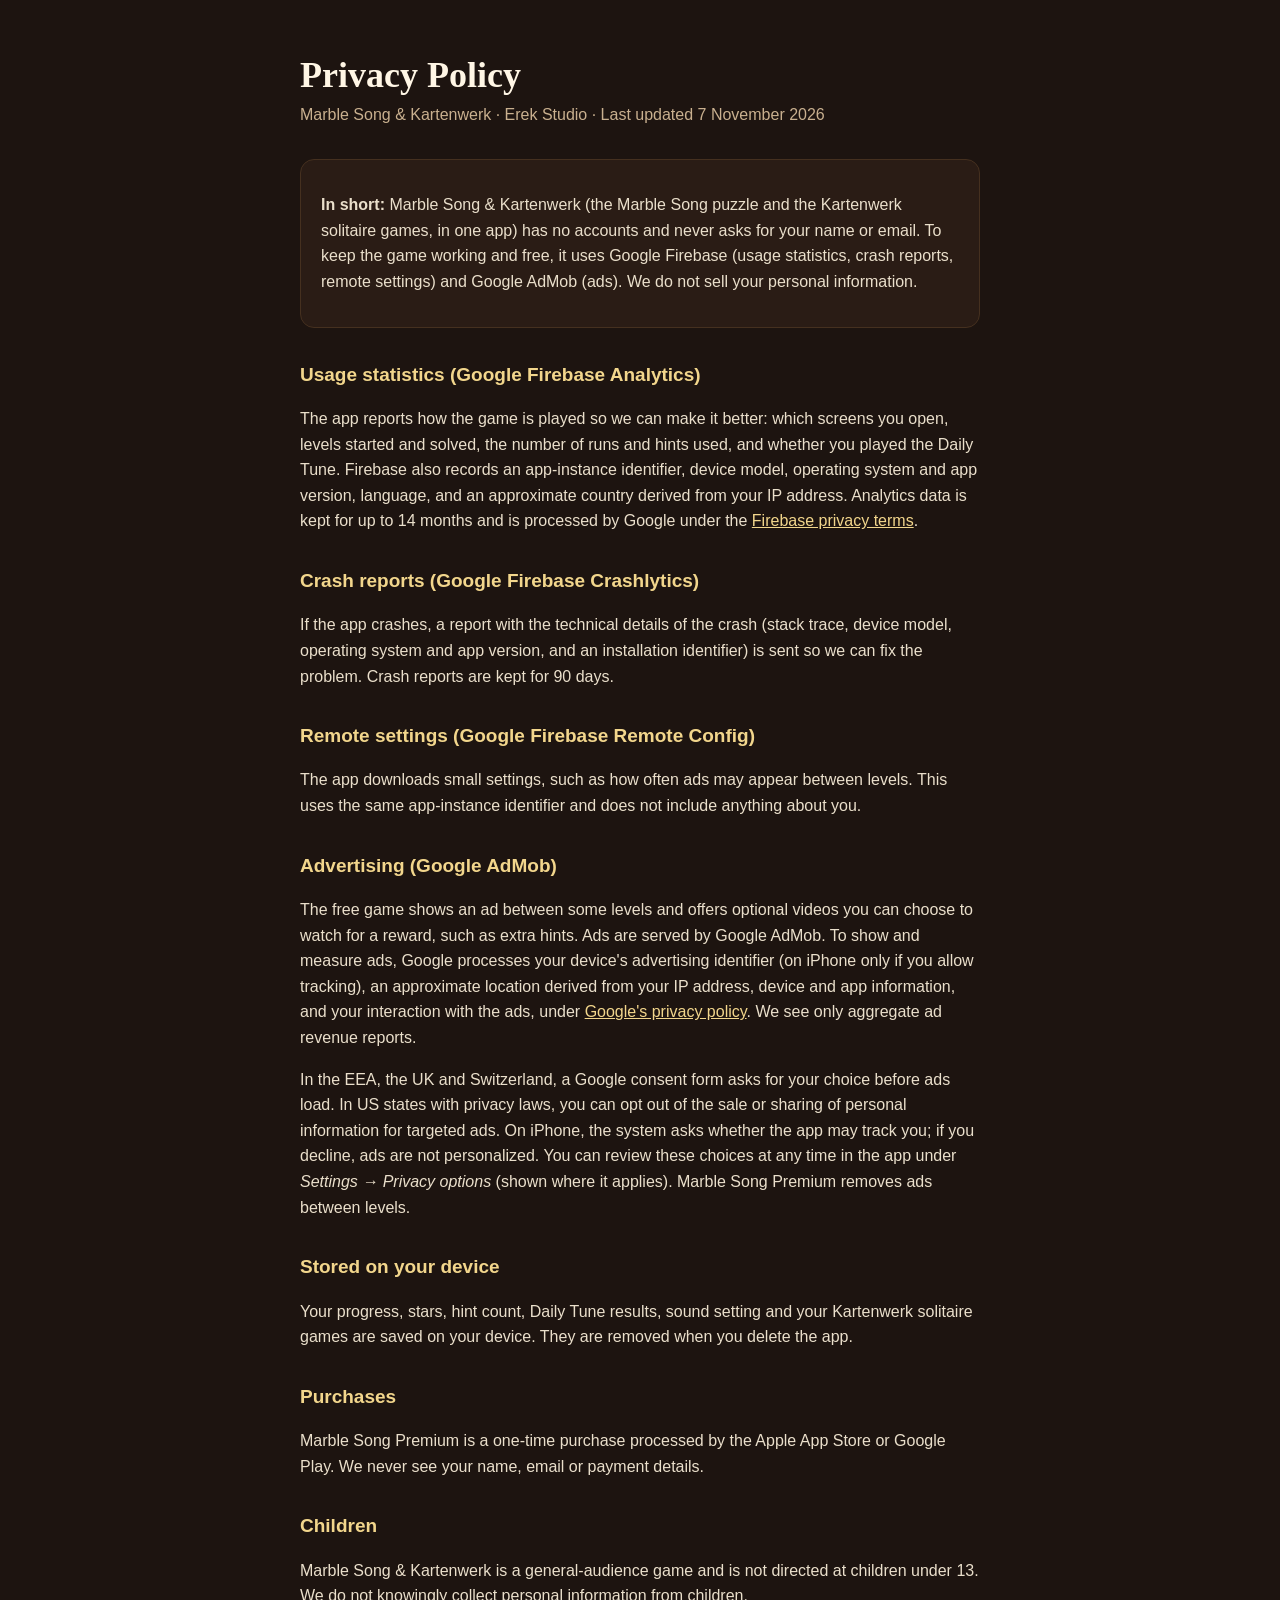
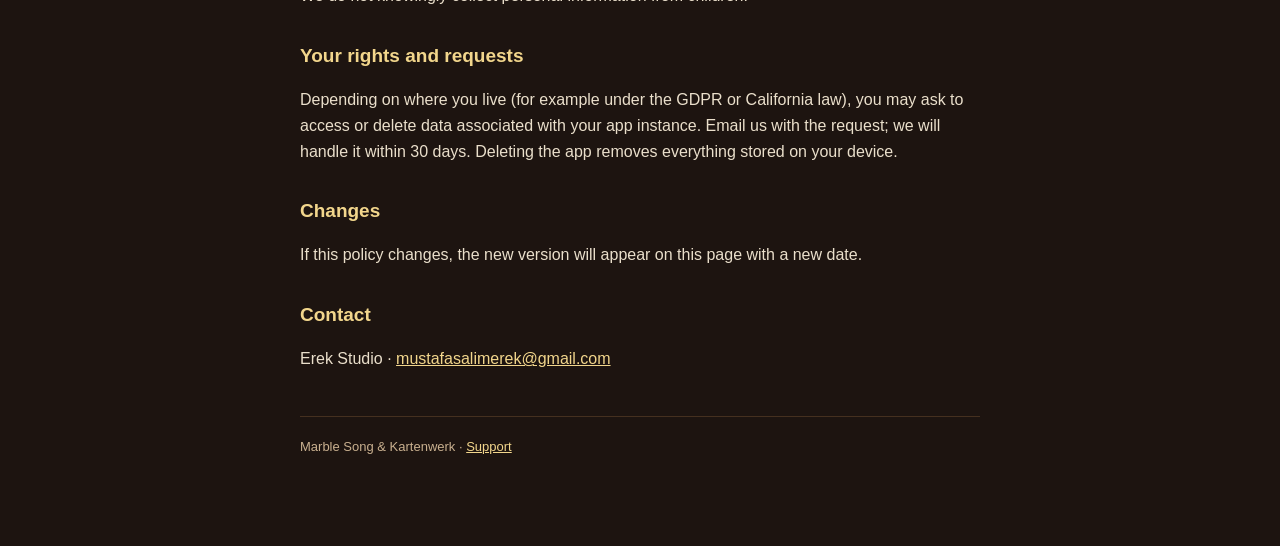
==== privacy.html @ ad87e08b "Name the app Marble Song & Kartenwerk; point solitaire help at the Kartenwerk tile Co-Authored-By: C" ====
<!doctype html>
<html lang="en">
<head>
<meta charset="utf-8">
<meta name="viewport" content="width=device-width, initial-scale=1">
<title>Marble Song &amp; Kartenwerk — Privacy Policy</title>
<link rel="stylesheet" href="style.css">
</head>
<body>
<main>
  <h1>Privacy Policy</h1>
  <p class="sub">Marble Song &amp; Kartenwerk · Erek Studio · Last updated 7 November 2026</p>

  <div class="card"><p><strong>In short:</strong> Marble Song &amp; Kartenwerk (the Marble Song puzzle and the Kartenwerk solitaire games, in one app) has no accounts and never asks for your name or email. To keep the game working and free, it uses Google Firebase (usage statistics, crash reports, remote settings) and Google AdMob (ads). We do not sell your personal information.</p></div>

  <h2>Usage statistics (Google Firebase Analytics)</h2>
  <p>The app reports how the game is played so we can make it better: which screens you open, levels started and solved, the number of runs and hints used, and whether you played the Daily Tune. Firebase also records an app-instance identifier, device model, operating system and app version, language, and an approximate country derived from your IP address. Analytics data is kept for up to 14 months and is processed by Google under the <a href="https://firebase.google.com/support/privacy">Firebase privacy terms</a>.</p>

  <h2>Crash reports (Google Firebase Crashlytics)</h2>
  <p>If the app crashes, a report with the technical details of the crash (stack trace, device model, operating system and app version, and an installation identifier) is sent so we can fix the problem. Crash reports are kept for 90 days.</p>

  <h2>Remote settings (Google Firebase Remote Config)</h2>
  <p>The app downloads small settings, such as how often ads may appear between levels. This uses the same app-instance identifier and does not include anything about you.</p>

  <h2>Advertising (Google AdMob)</h2>
  <p>The free game shows an ad between some levels and offers optional videos you can choose to watch for a reward, such as extra hints. Ads are served by Google AdMob. To show and measure ads, Google processes your device's advertising identifier (on iPhone only if you allow tracking), an approximate location derived from your IP address, device and app information, and your interaction with the ads, under <a href="https://policies.google.com/technologies/partner-sites">Google's privacy policy</a>. We see only aggregate ad revenue reports.</p>
  <p>In the EEA, the UK and Switzerland, a Google consent form asks for your choice before ads load. In US states with privacy laws, you can opt out of the sale or sharing of personal information for targeted ads. On iPhone, the system asks whether the app may track you; if you decline, ads are not personalized. You can review these choices at any time in the app under <em>Settings → Privacy options</em> (shown where it applies). Marble Song Premium removes ads between levels.</p>

  <h2>Stored on your device</h2>
  <p>Your progress, stars, hint count, Daily Tune results, sound setting and your Kartenwerk solitaire games are saved on your device. They are removed when you delete the app.</p>

  <h2>Purchases</h2>
  <p>Marble Song Premium is a one-time purchase processed by the Apple App Store or Google Play. We never see your name, email or payment details.</p>

  <h2>Children</h2>
  <p>Marble Song &amp; Kartenwerk is a general-audience game and is not directed at children under 13. We do not knowingly collect personal information from children.</p>

  <h2>Your rights and requests</h2>
  <p>Depending on where you live (for example under the GDPR or California law), you may ask to access or delete data associated with your app instance. Email us with the request; we will handle it within 30 days. Deleting the app removes everything stored on your device.</p>

  <h2>Changes</h2>
  <p>If this policy changes, the new version will appear on this page with a new date.</p>

  <h2>Contact</h2>
  <p>Erek Studio · <a href="mailto:mustafasalimerek@gmail.com">mustafasalimerek@gmail.com</a></p>

  <footer>Marble Song &amp; Kartenwerk · <a href="./">Support</a></footer>
</main>
</body>
</html>
---- style.css ----
:root{--bg:#1d1410;--panel:#2a1c15;--line:#45301f;--cream:#fff6e5;--muted:#c9b08f;--brass:#f2d68c;--felt:#3fa57a}
*{box-sizing:border-box}
body{margin:0;background:var(--bg);color:var(--cream);font-family:-apple-system,"Segoe UI",Roboto,Helvetica,Arial,sans-serif;line-height:1.6}
main{max-width:720px;margin:0 auto;padding:56px 20px 88px}
h1{font-family:Georgia,"Times New Roman",serif;font-size:36px;line-height:1.1;margin:0 0 6px}
.sub{color:var(--muted);margin:0 0 32px}
h2{font-size:19px;margin:32px 0 8px;color:var(--brass)}
p,li{color:#eadfcb}
a{color:var(--brass)}
.card{background:var(--panel);border:1px solid var(--line);border-radius:14px;padding:16px 20px;margin:20px 0}
footer{color:var(--muted);font-size:13px;margin-top:44px;border-top:1px solid var(--line);padding-top:20px}
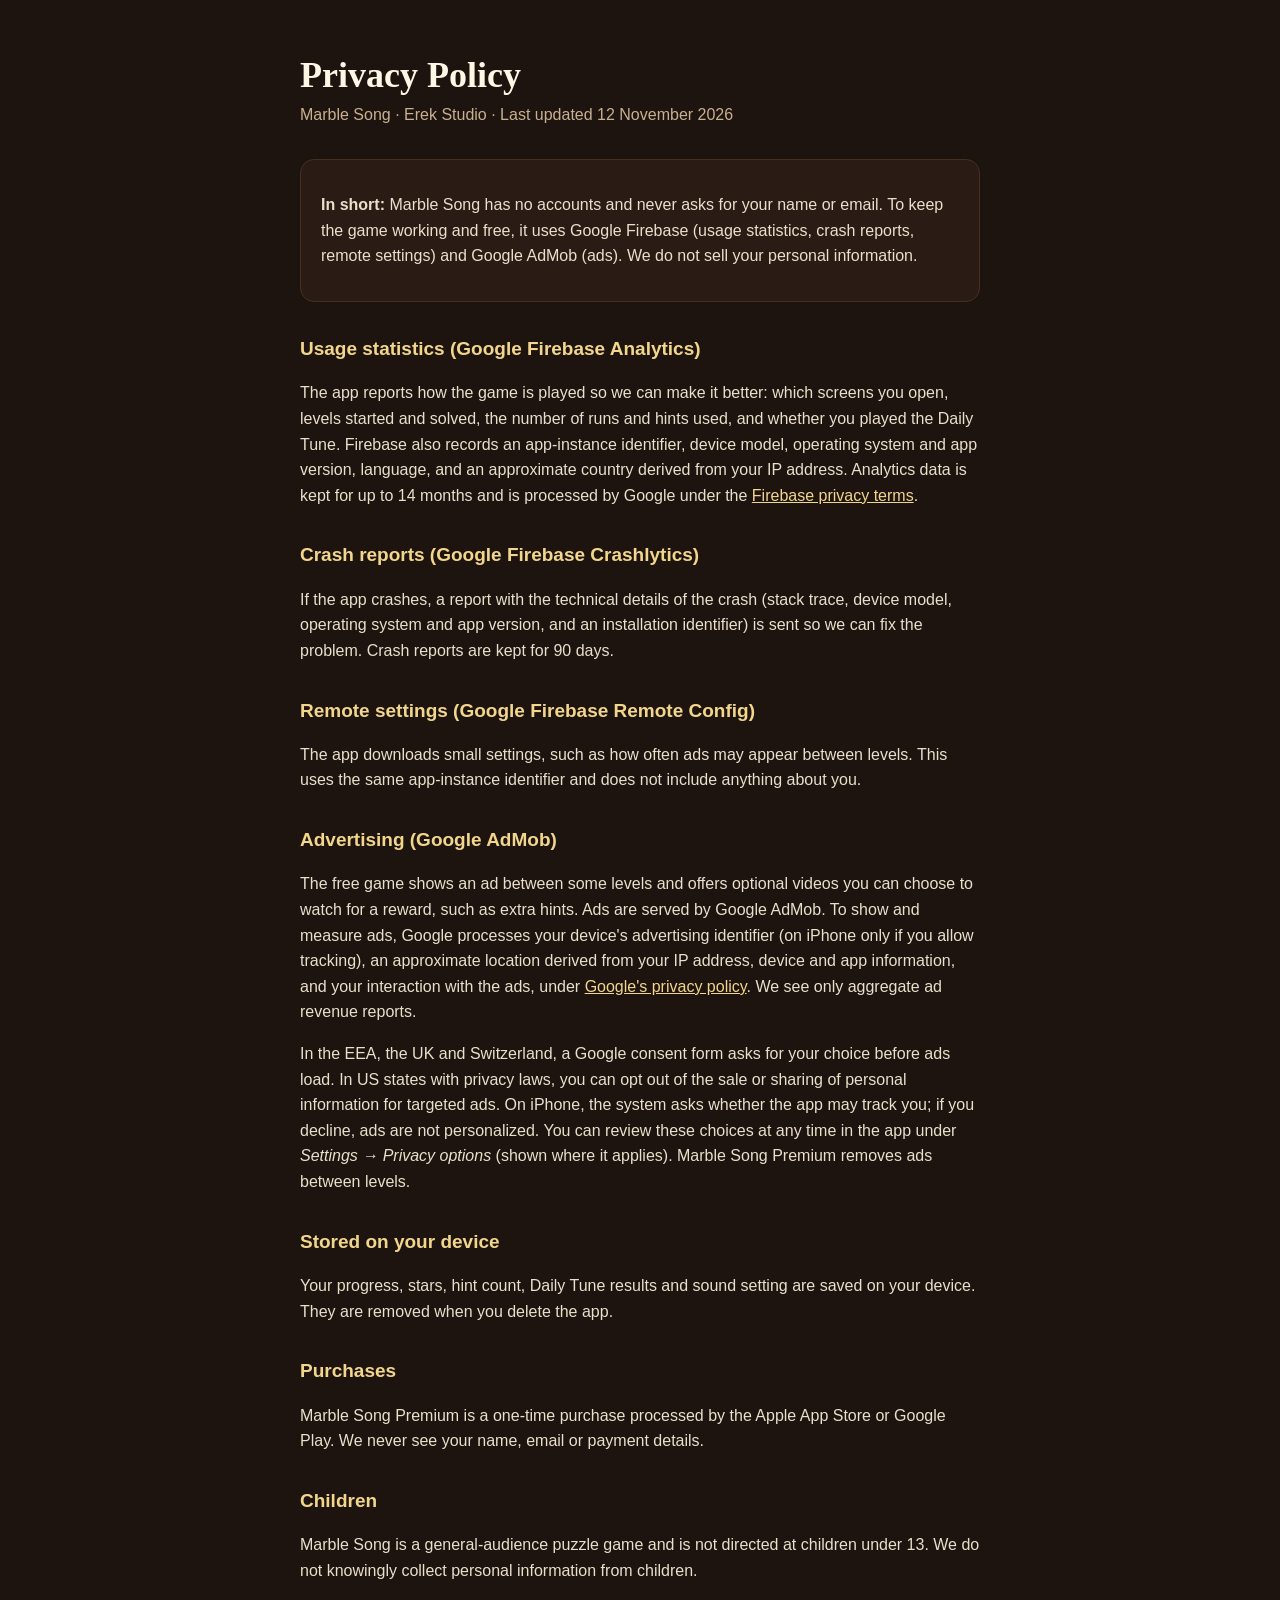
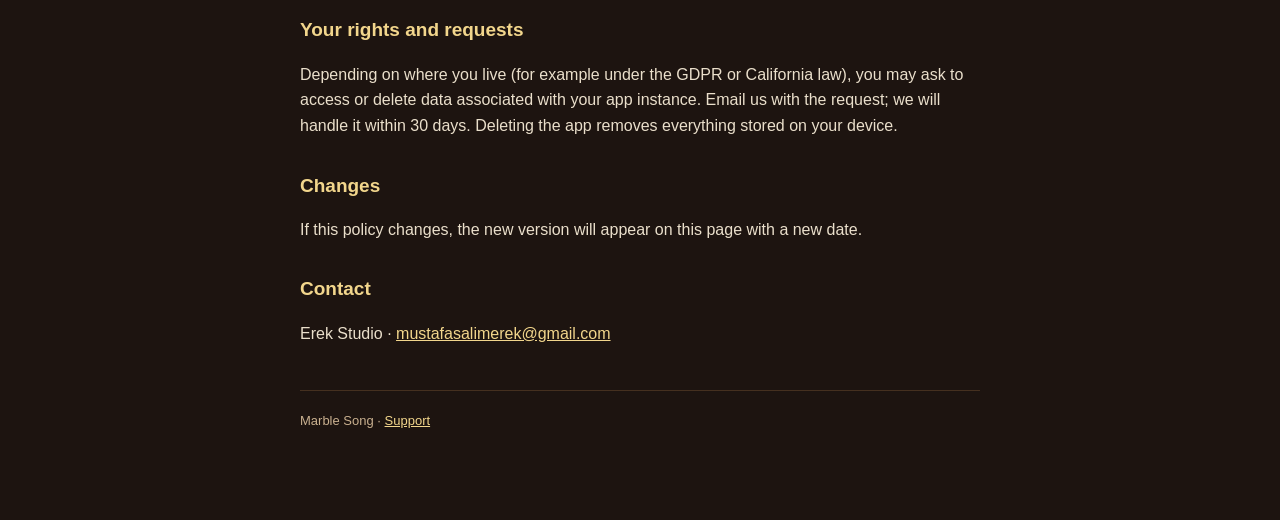
==== commit 4f500a81: "Marble Song only: drop Kartenwerk from support and privacy pages Co-Authored-By: Claude Opus 5.5 <no" ====
--- a/privacy.html
+++ b/privacy.html
@@ -3,15 +3,15 @@
 <head>
 <meta charset="utf-8">
 <meta name="viewport" content="width=device-width, initial-scale=1">
-<title>Marble Song &amp; Kartenwerk — Privacy Policy</title>
+<title>Marble Song — Privacy Policy</title>
 <link rel="stylesheet" href="style.css">
 </head>
 <body>
 <main>
   <h1>Privacy Policy</h1>
-  <p class="sub">Marble Song &amp; Kartenwerk · Erek Studio · Last updated 7 November 2026</p>
+  <p class="sub">Marble Song · Erek Studio · Last updated 12 November 2026</p>
 
-  <div class="card"><p><strong>In short:</strong> Marble Song &amp; Kartenwerk (the Marble Song puzzle and the Kartenwerk solitaire games, in one app) has no accounts and never asks for your name or email. To keep the game working and free, it uses Google Firebase (usage statistics, crash reports, remote settings) and Google AdMob (ads). We do not sell your personal information.</p></div>
+  <div class="card"><p><strong>In short:</strong> Marble Song has no accounts and never asks for your name or email. To keep the game working and free, it uses Google Firebase (usage statistics, crash reports, remote settings) and Google AdMob (ads). We do not sell your personal information.</p></div>
 
   <h2>Usage statistics (Google Firebase Analytics)</h2>
   <p>The app reports how the game is played so we can make it better: which screens you open, levels started and solved, the number of runs and hints used, and whether you played the Daily Tune. Firebase also records an app-instance identifier, device model, operating system and app version, language, and an approximate country derived from your IP address. Analytics data is kept for up to 14 months and is processed by Google under the <a href="https://firebase.google.com/support/privacy">Firebase privacy terms</a>.</p>
@@ -27,13 +27,13 @@
   <p>In the EEA, the UK and Switzerland, a Google consent form asks for your choice before ads load. In US states with privacy laws, you can opt out of the sale or sharing of personal information for targeted ads. On iPhone, the system asks whether the app may track you; if you decline, ads are not personalized. You can review these choices at any time in the app under <em>Settings → Privacy options</em> (shown where it applies). Marble Song Premium removes ads between levels.</p>
 
   <h2>Stored on your device</h2>
-  <p>Your progress, stars, hint count, Daily Tune results, sound setting and your Kartenwerk solitaire games are saved on your device. They are removed when you delete the app.</p>
+  <p>Your progress, stars, hint count, Daily Tune results and sound setting are saved on your device. They are removed when you delete the app.</p>
 
   <h2>Purchases</h2>
   <p>Marble Song Premium is a one-time purchase processed by the Apple App Store or Google Play. We never see your name, email or payment details.</p>
 
   <h2>Children</h2>
-  <p>Marble Song &amp; Kartenwerk is a general-audience game and is not directed at children under 13. We do not knowingly collect personal information from children.</p>
+  <p>Marble Song is a general-audience puzzle game and is not directed at children under 13. We do not knowingly collect personal information from children.</p>
 
   <h2>Your rights and requests</h2>
   <p>Depending on where you live (for example under the GDPR or California law), you may ask to access or delete data associated with your app instance. Email us with the request; we will handle it within 30 days. Deleting the app removes everything stored on your device.</p>
@@ -44,7 +44,7 @@
   <h2>Contact</h2>
   <p>Erek Studio · <a href="mailto:mustafasalimerek@gmail.com">mustafasalimerek@gmail.com</a></p>
 
-  <footer>Marble Song &amp; Kartenwerk · <a href="./">Support</a></footer>
+  <footer>Marble Song · <a href="./">Support</a></footer>
 </main>
 </body>
 </html>
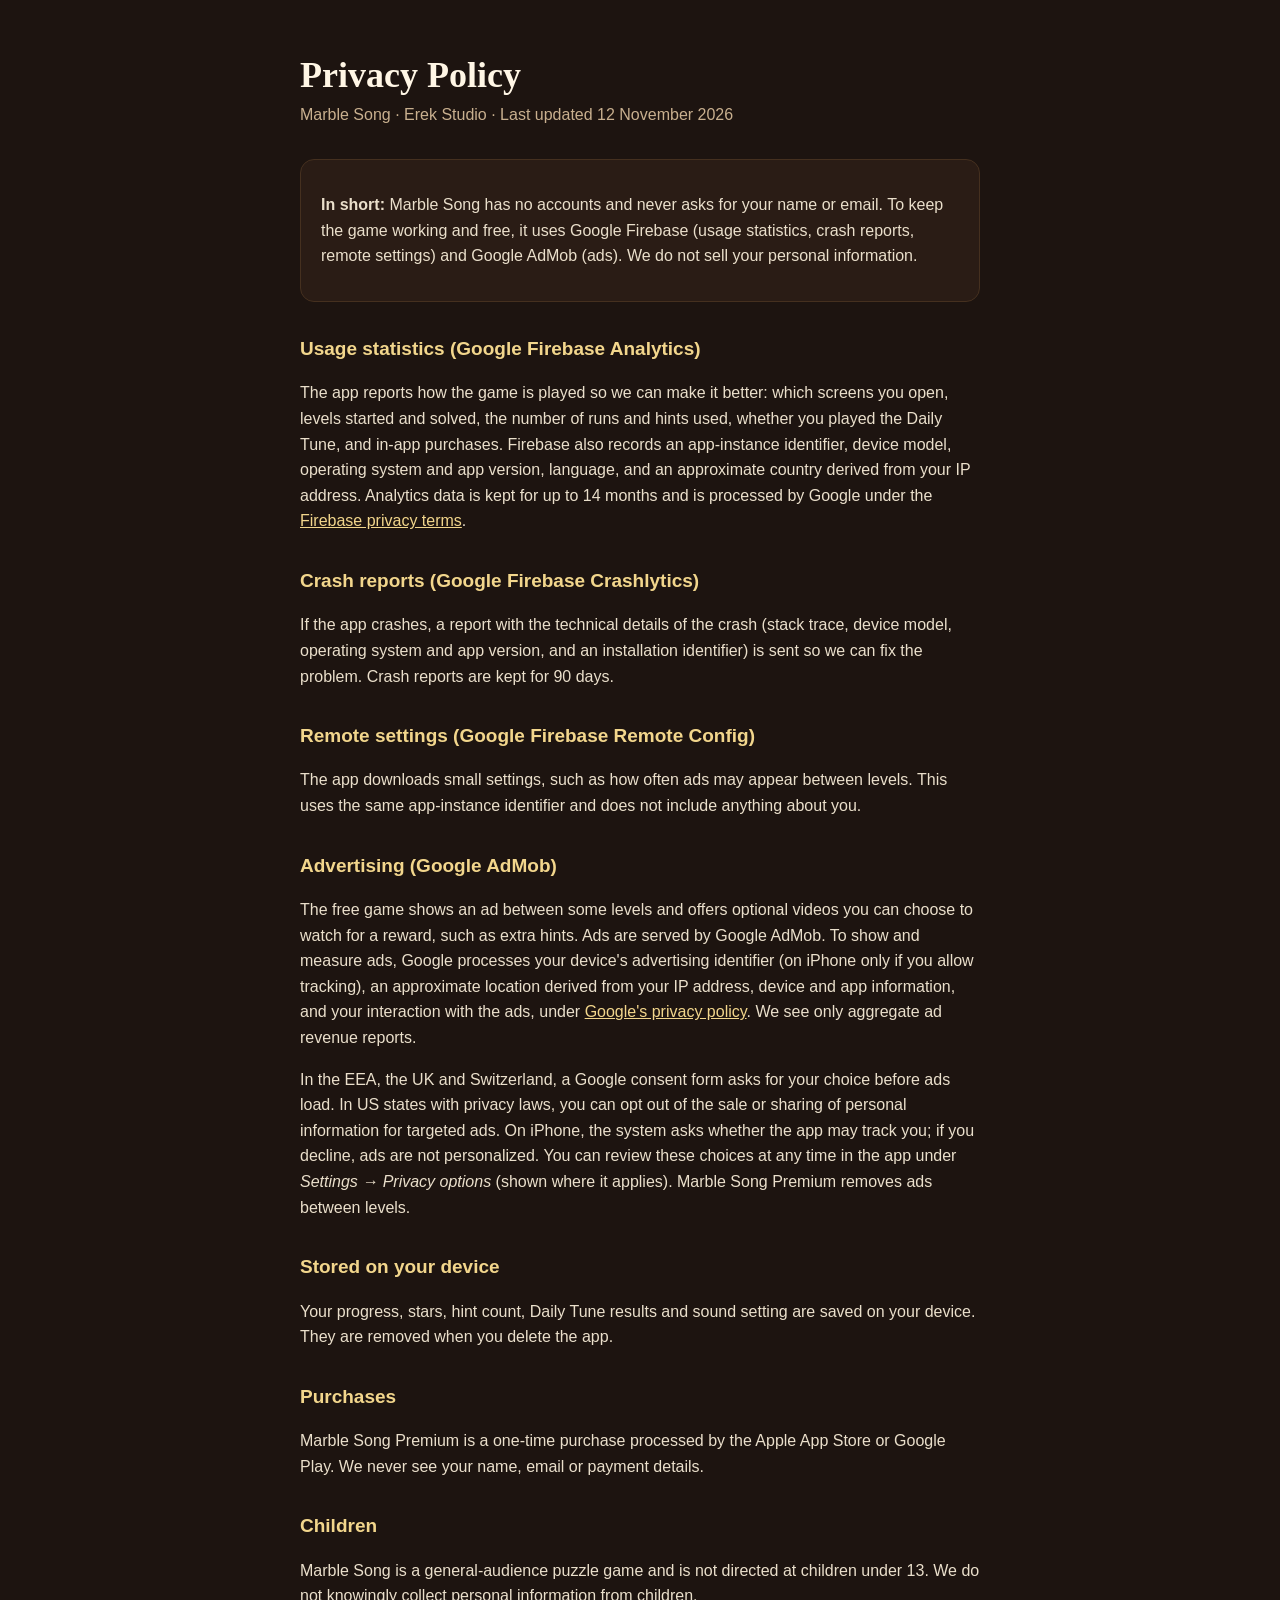
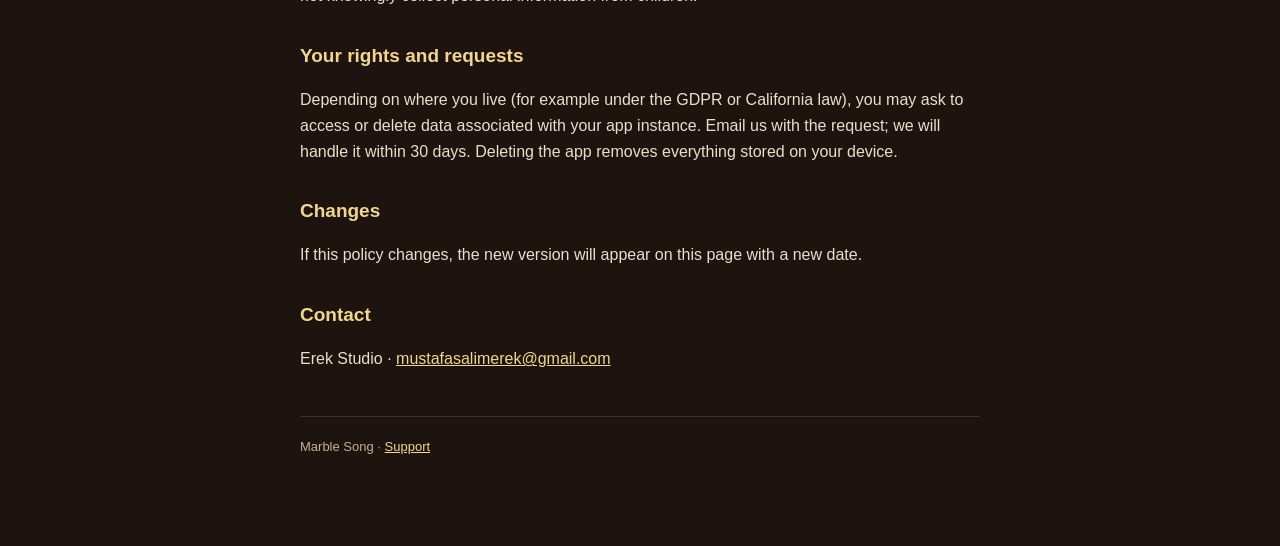
==== commit 9cc53837: "Privacy: analytics also records in-app purchases (matches Play Data safety) Co-Authored-By: Claude O" ====
--- a/privacy.html
+++ b/privacy.html
@@ -14,7 +14,7 @@
   <div class="card"><p><strong>In short:</strong> Marble Song has no accounts and never asks for your name or email. To keep the game working and free, it uses Google Firebase (usage statistics, crash reports, remote settings) and Google AdMob (ads). We do not sell your personal information.</p></div>
 
   <h2>Usage statistics (Google Firebase Analytics)</h2>
-  <p>The app reports how the game is played so we can make it better: which screens you open, levels started and solved, the number of runs and hints used, and whether you played the Daily Tune. Firebase also records an app-instance identifier, device model, operating system and app version, language, and an approximate country derived from your IP address. Analytics data is kept for up to 14 months and is processed by Google under the <a href="https://firebase.google.com/support/privacy">Firebase privacy terms</a>.</p>
+  <p>The app reports how the game is played so we can make it better: which screens you open, levels started and solved, the number of runs and hints used, whether you played the Daily Tune, and in-app purchases. Firebase also records an app-instance identifier, device model, operating system and app version, language, and an approximate country derived from your IP address. Analytics data is kept for up to 14 months and is processed by Google under the <a href="https://firebase.google.com/support/privacy">Firebase privacy terms</a>.</p>
 
   <h2>Crash reports (Google Firebase Crashlytics)</h2>
   <p>If the app crashes, a report with the technical details of the crash (stack trace, device model, operating system and app version, and an installation identifier) is sent so we can fix the problem. Crash reports are kept for 90 days.</p>
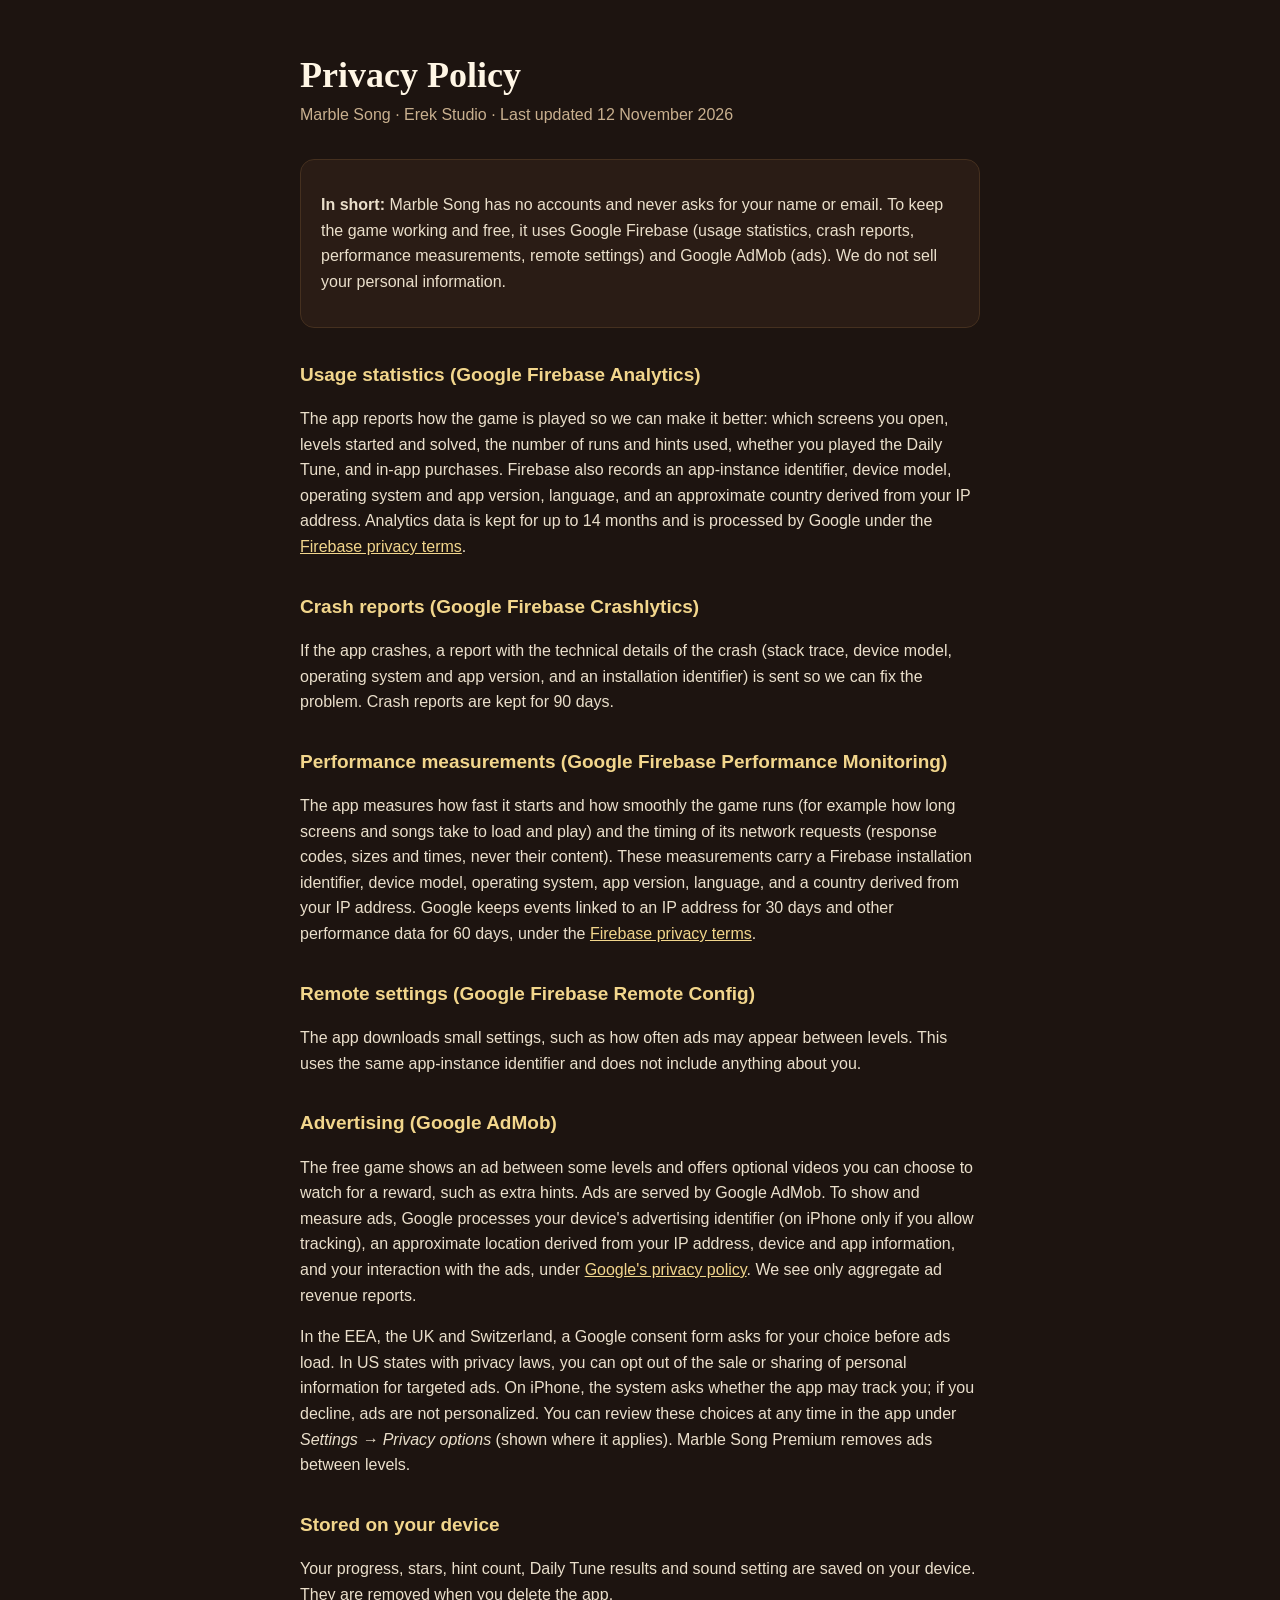
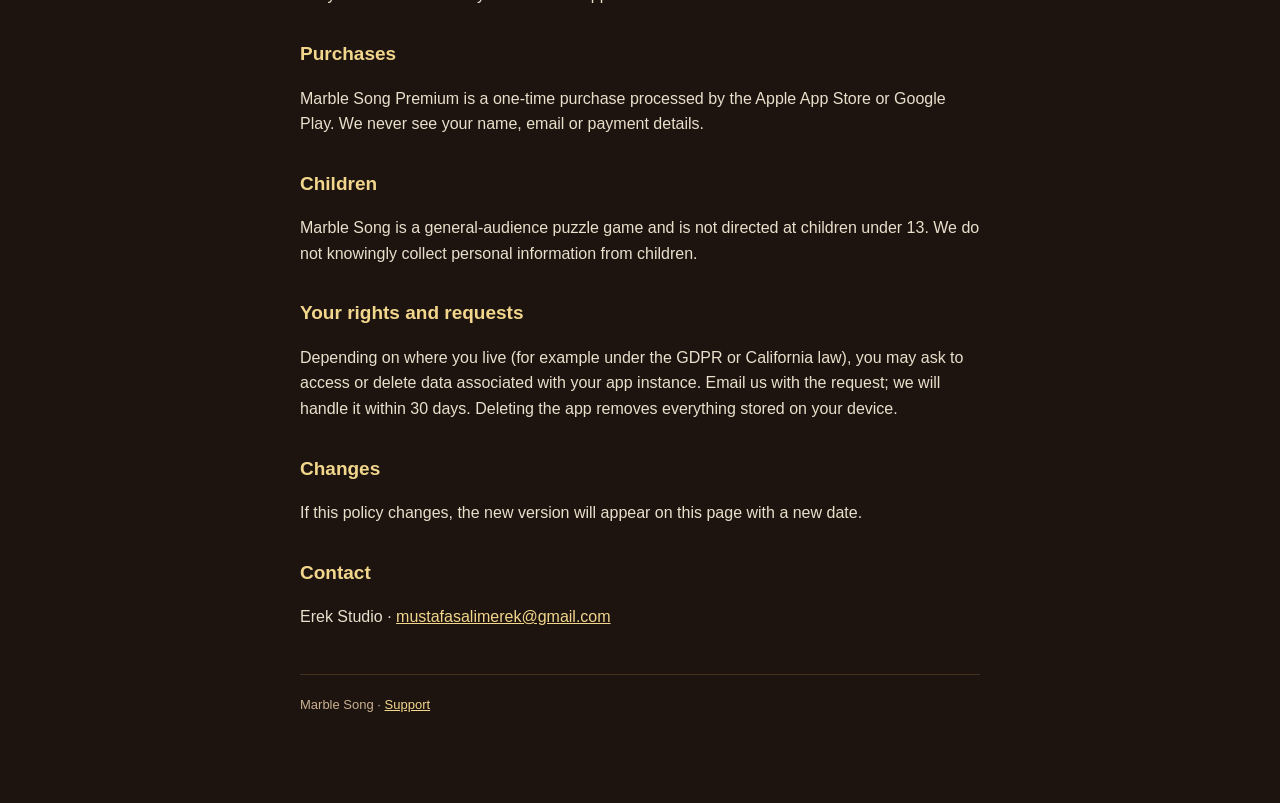
==== commit caca6309: "Privacy: name Firebase Performance Monitoring (data, retention)" ====
--- a/privacy.html
+++ b/privacy.html
@@ -11,13 +11,16 @@
   <h1>Privacy Policy</h1>
   <p class="sub">Marble Song · Erek Studio · Last updated 12 November 2026</p>
 
-  <div class="card"><p><strong>In short:</strong> Marble Song has no accounts and never asks for your name or email. To keep the game working and free, it uses Google Firebase (usage statistics, crash reports, remote settings) and Google AdMob (ads). We do not sell your personal information.</p></div>
+  <div class="card"><p><strong>In short:</strong> Marble Song has no accounts and never asks for your name or email. To keep the game working and free, it uses Google Firebase (usage statistics, crash reports, performance measurements, remote settings) and Google AdMob (ads). We do not sell your personal information.</p></div>
 
   <h2>Usage statistics (Google Firebase Analytics)</h2>
   <p>The app reports how the game is played so we can make it better: which screens you open, levels started and solved, the number of runs and hints used, whether you played the Daily Tune, and in-app purchases. Firebase also records an app-instance identifier, device model, operating system and app version, language, and an approximate country derived from your IP address. Analytics data is kept for up to 14 months and is processed by Google under the <a href="https://firebase.google.com/support/privacy">Firebase privacy terms</a>.</p>
 
   <h2>Crash reports (Google Firebase Crashlytics)</h2>
   <p>If the app crashes, a report with the technical details of the crash (stack trace, device model, operating system and app version, and an installation identifier) is sent so we can fix the problem. Crash reports are kept for 90 days.</p>
+
+  <h2>Performance measurements (Google Firebase Performance Monitoring)</h2>
+  <p>The app measures how fast it starts and how smoothly the game runs (for example how long screens and songs take to load and play) and the timing of its network requests (response codes, sizes and times, never their content). These measurements carry a Firebase installation identifier, device model, operating system, app version, language, and a country derived from your IP address. Google keeps events linked to an IP address for 30 days and other performance data for 60 days, under the <a href="https://firebase.google.com/support/privacy">Firebase privacy terms</a>.</p>
 
   <h2>Remote settings (Google Firebase Remote Config)</h2>
   <p>The app downloads small settings, such as how often ads may appear between levels. This uses the same app-instance identifier and does not include anything about you.</p>
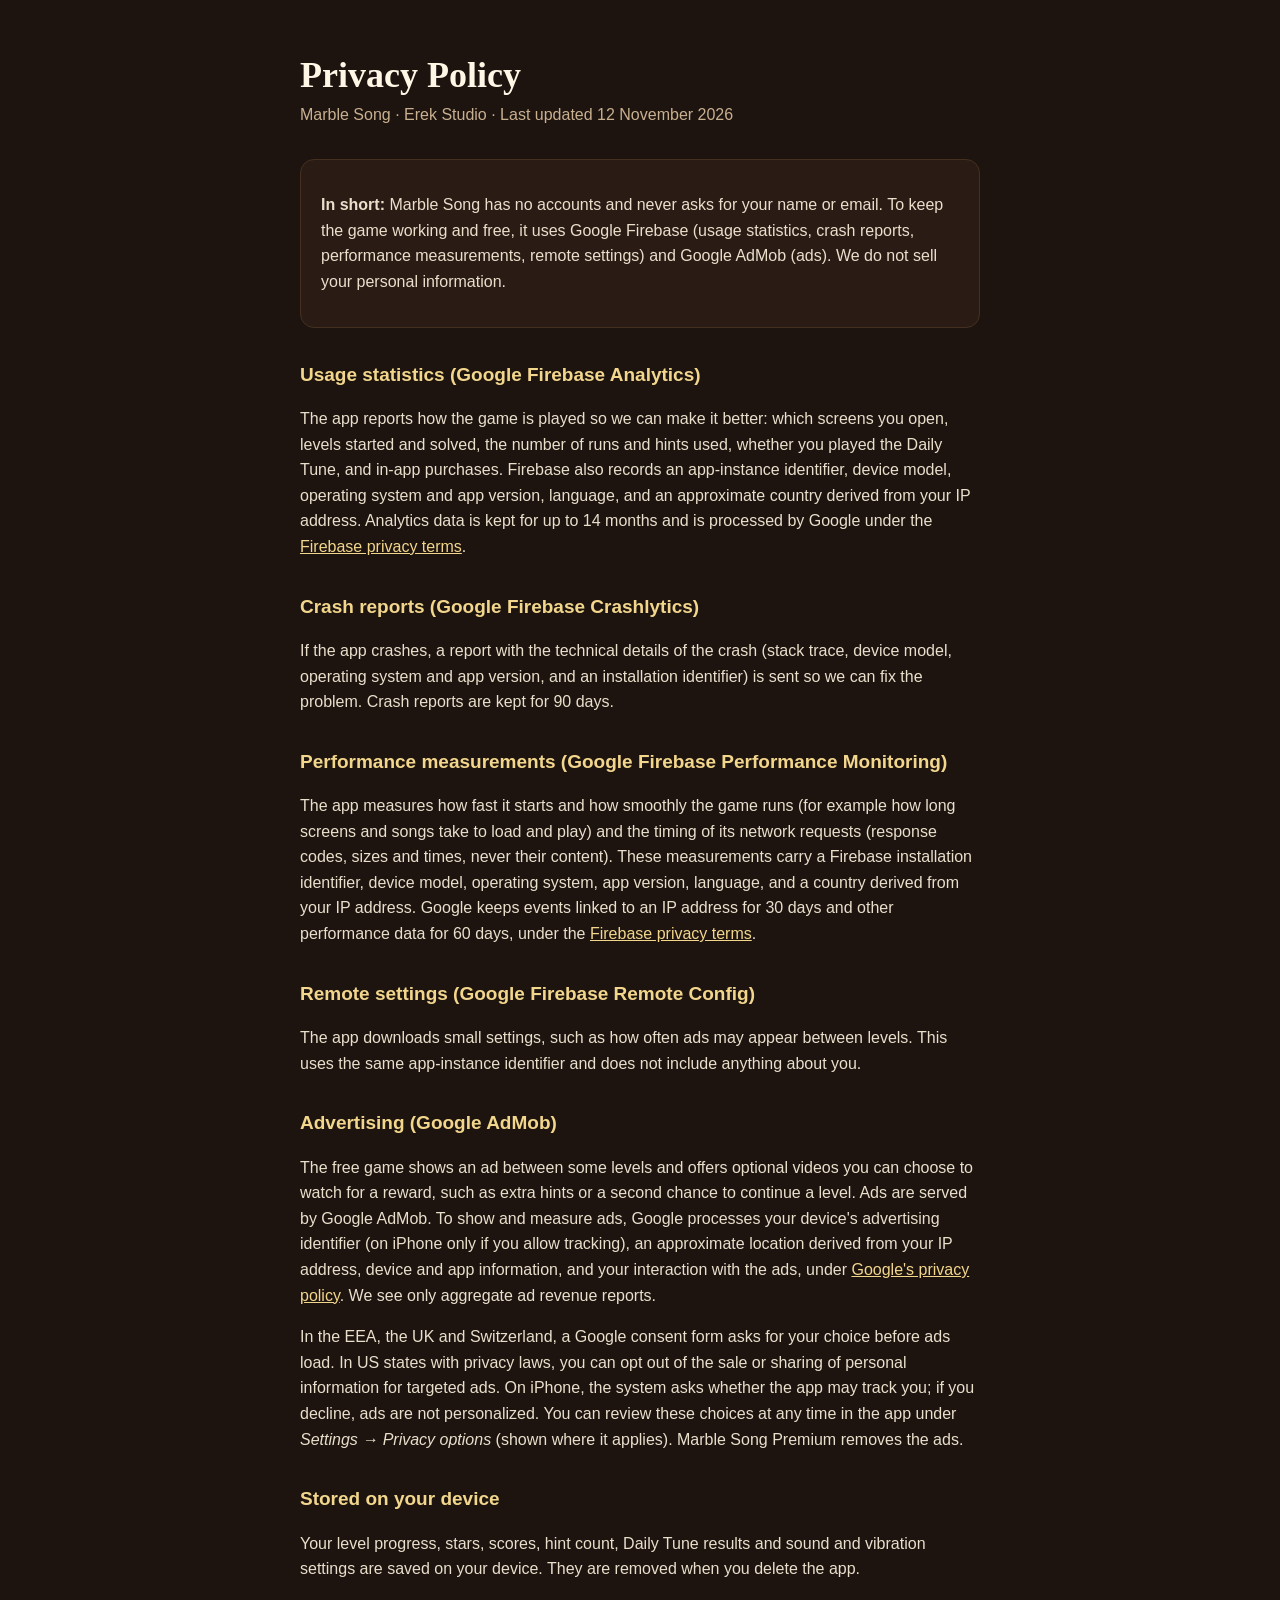
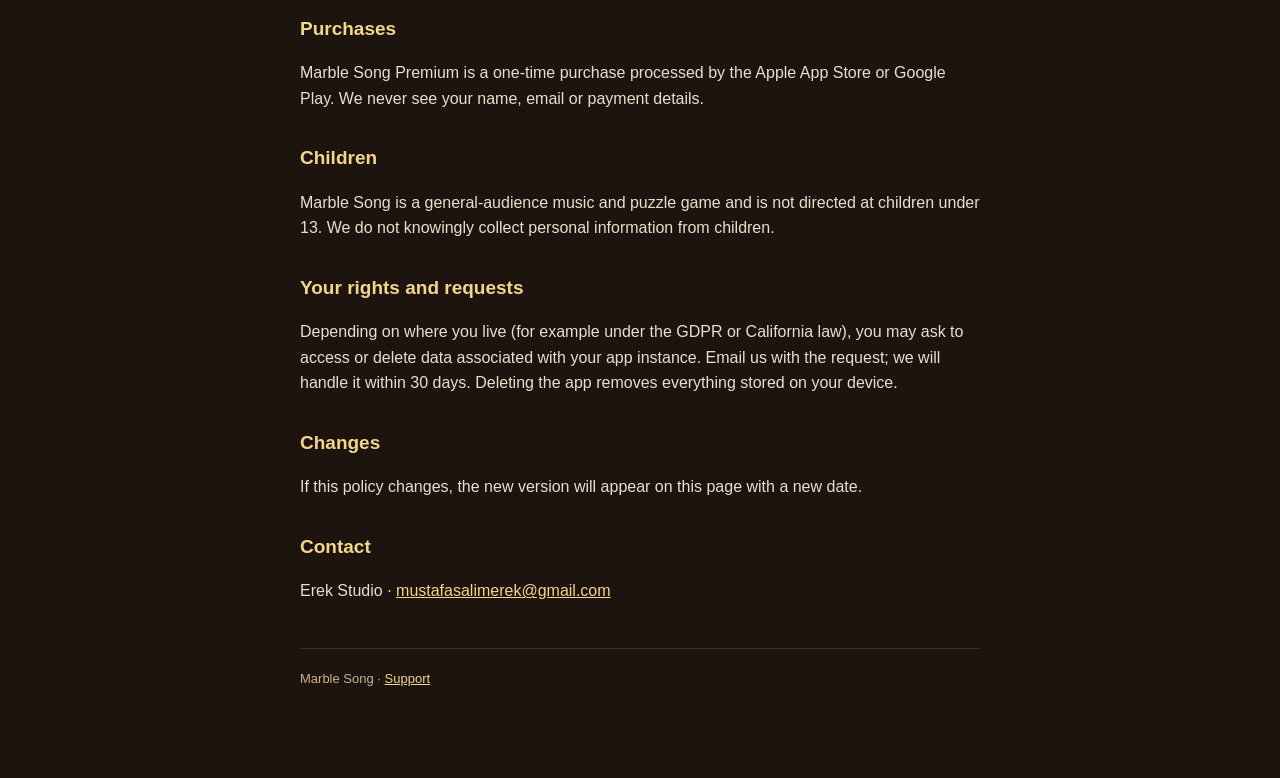
==== commit afcca4da: "Privacy: music and puzzle game; Continue reward; Premium removes the ads; level progress and vibrati" ====
--- a/privacy.html
+++ b/privacy.html
@@ -26,17 +26,17 @@
   <p>The app downloads small settings, such as how often ads may appear between levels. This uses the same app-instance identifier and does not include anything about you.</p>
 
   <h2>Advertising (Google AdMob)</h2>
-  <p>The free game shows an ad between some levels and offers optional videos you can choose to watch for a reward, such as extra hints. Ads are served by Google AdMob. To show and measure ads, Google processes your device's advertising identifier (on iPhone only if you allow tracking), an approximate location derived from your IP address, device and app information, and your interaction with the ads, under <a href="https://policies.google.com/technologies/partner-sites">Google's privacy policy</a>. We see only aggregate ad revenue reports.</p>
-  <p>In the EEA, the UK and Switzerland, a Google consent form asks for your choice before ads load. In US states with privacy laws, you can opt out of the sale or sharing of personal information for targeted ads. On iPhone, the system asks whether the app may track you; if you decline, ads are not personalized. You can review these choices at any time in the app under <em>Settings → Privacy options</em> (shown where it applies). Marble Song Premium removes ads between levels.</p>
+  <p>The free game shows an ad between some levels and offers optional videos you can choose to watch for a reward, such as extra hints or a second chance to continue a level. Ads are served by Google AdMob. To show and measure ads, Google processes your device's advertising identifier (on iPhone only if you allow tracking), an approximate location derived from your IP address, device and app information, and your interaction with the ads, under <a href="https://policies.google.com/technologies/partner-sites">Google's privacy policy</a>. We see only aggregate ad revenue reports.</p>
+  <p>In the EEA, the UK and Switzerland, a Google consent form asks for your choice before ads load. In US states with privacy laws, you can opt out of the sale or sharing of personal information for targeted ads. On iPhone, the system asks whether the app may track you; if you decline, ads are not personalized. You can review these choices at any time in the app under <em>Settings → Privacy options</em> (shown where it applies). Marble Song Premium removes the ads.</p>
 
   <h2>Stored on your device</h2>
-  <p>Your progress, stars, hint count, Daily Tune results and sound setting are saved on your device. They are removed when you delete the app.</p>
+  <p>Your level progress, stars, scores, hint count, Daily Tune results and sound and vibration settings are saved on your device. They are removed when you delete the app.</p>
 
   <h2>Purchases</h2>
   <p>Marble Song Premium is a one-time purchase processed by the Apple App Store or Google Play. We never see your name, email or payment details.</p>
 
   <h2>Children</h2>
-  <p>Marble Song is a general-audience puzzle game and is not directed at children under 13. We do not knowingly collect personal information from children.</p>
+  <p>Marble Song is a general-audience music and puzzle game and is not directed at children under 13. We do not knowingly collect personal information from children.</p>
 
   <h2>Your rights and requests</h2>
   <p>Depending on where you live (for example under the GDPR or California law), you may ask to access or delete data associated with your app instance. Email us with the request; we will handle it within 30 days. Deleting the app removes everything stored on your device.</p>
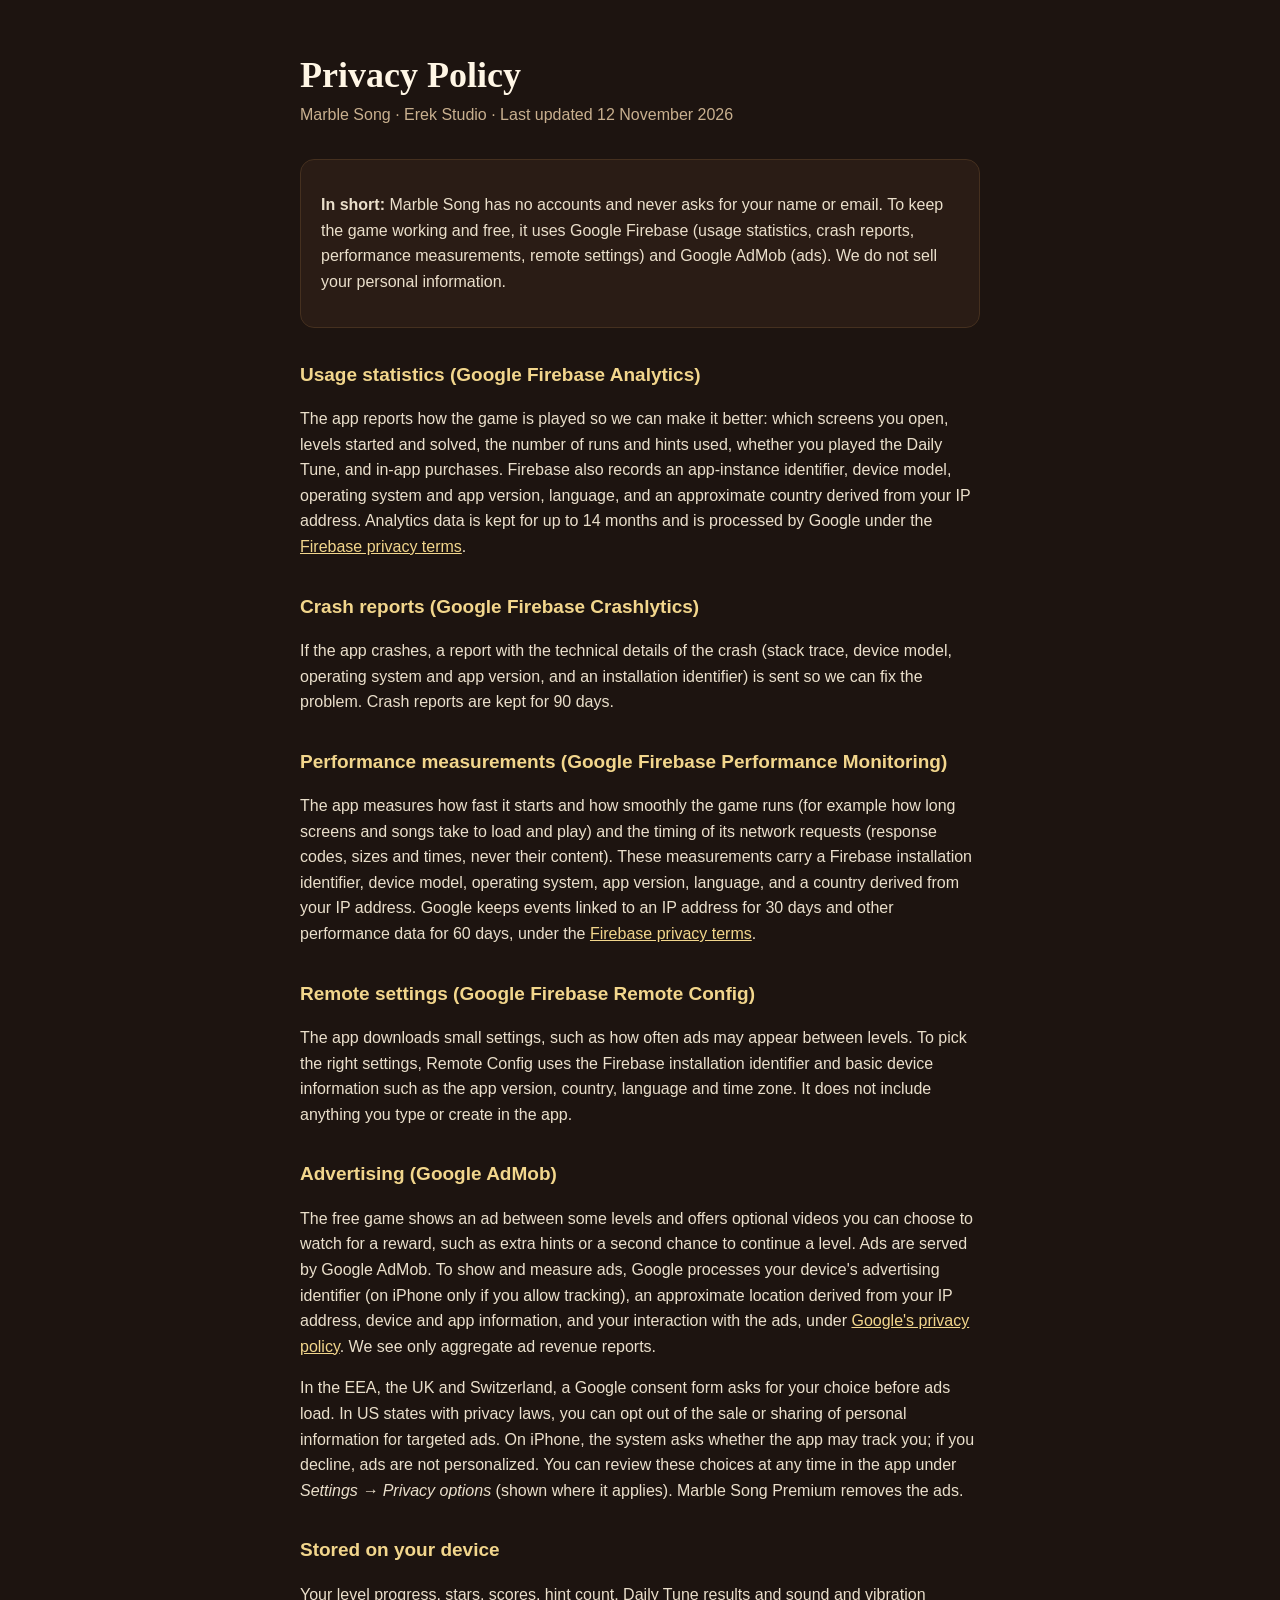
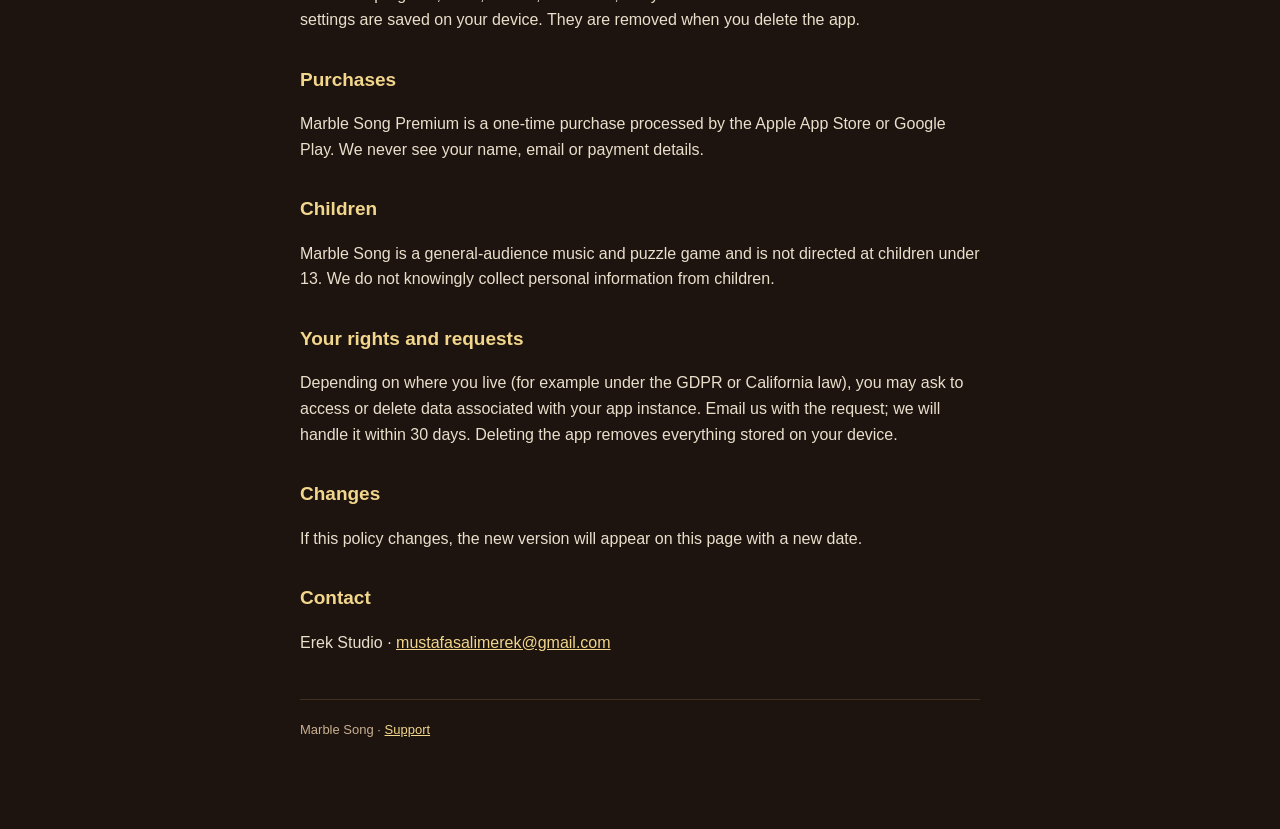
==== commit 7a83316b: "Support page for the music game (500 levels, hearts, Continue, Relax, Classic hints); Remote Config " ====
--- a/privacy.html
+++ b/privacy.html
@@ -23,7 +23,7 @@
   <p>The app measures how fast it starts and how smoothly the game runs (for example how long screens and songs take to load and play) and the timing of its network requests (response codes, sizes and times, never their content). These measurements carry a Firebase installation identifier, device model, operating system, app version, language, and a country derived from your IP address. Google keeps events linked to an IP address for 30 days and other performance data for 60 days, under the <a href="https://firebase.google.com/support/privacy">Firebase privacy terms</a>.</p>
 
   <h2>Remote settings (Google Firebase Remote Config)</h2>
-  <p>The app downloads small settings, such as how often ads may appear between levels. This uses the same app-instance identifier and does not include anything about you.</p>
+  <p>The app downloads small settings, such as how often ads may appear between levels. To pick the right settings, Remote Config uses the Firebase installation identifier and basic device information such as the app version, country, language and time zone. It does not include anything you type or create in the app.</p>
 
   <h2>Advertising (Google AdMob)</h2>
   <p>The free game shows an ad between some levels and offers optional videos you can choose to watch for a reward, such as extra hints or a second chance to continue a level. Ads are served by Google AdMob. To show and measure ads, Google processes your device's advertising identifier (on iPhone only if you allow tracking), an approximate location derived from your IP address, device and app information, and your interaction with the ads, under <a href="https://policies.google.com/technologies/partner-sites">Google's privacy policy</a>. We see only aggregate ad revenue reports.</p>
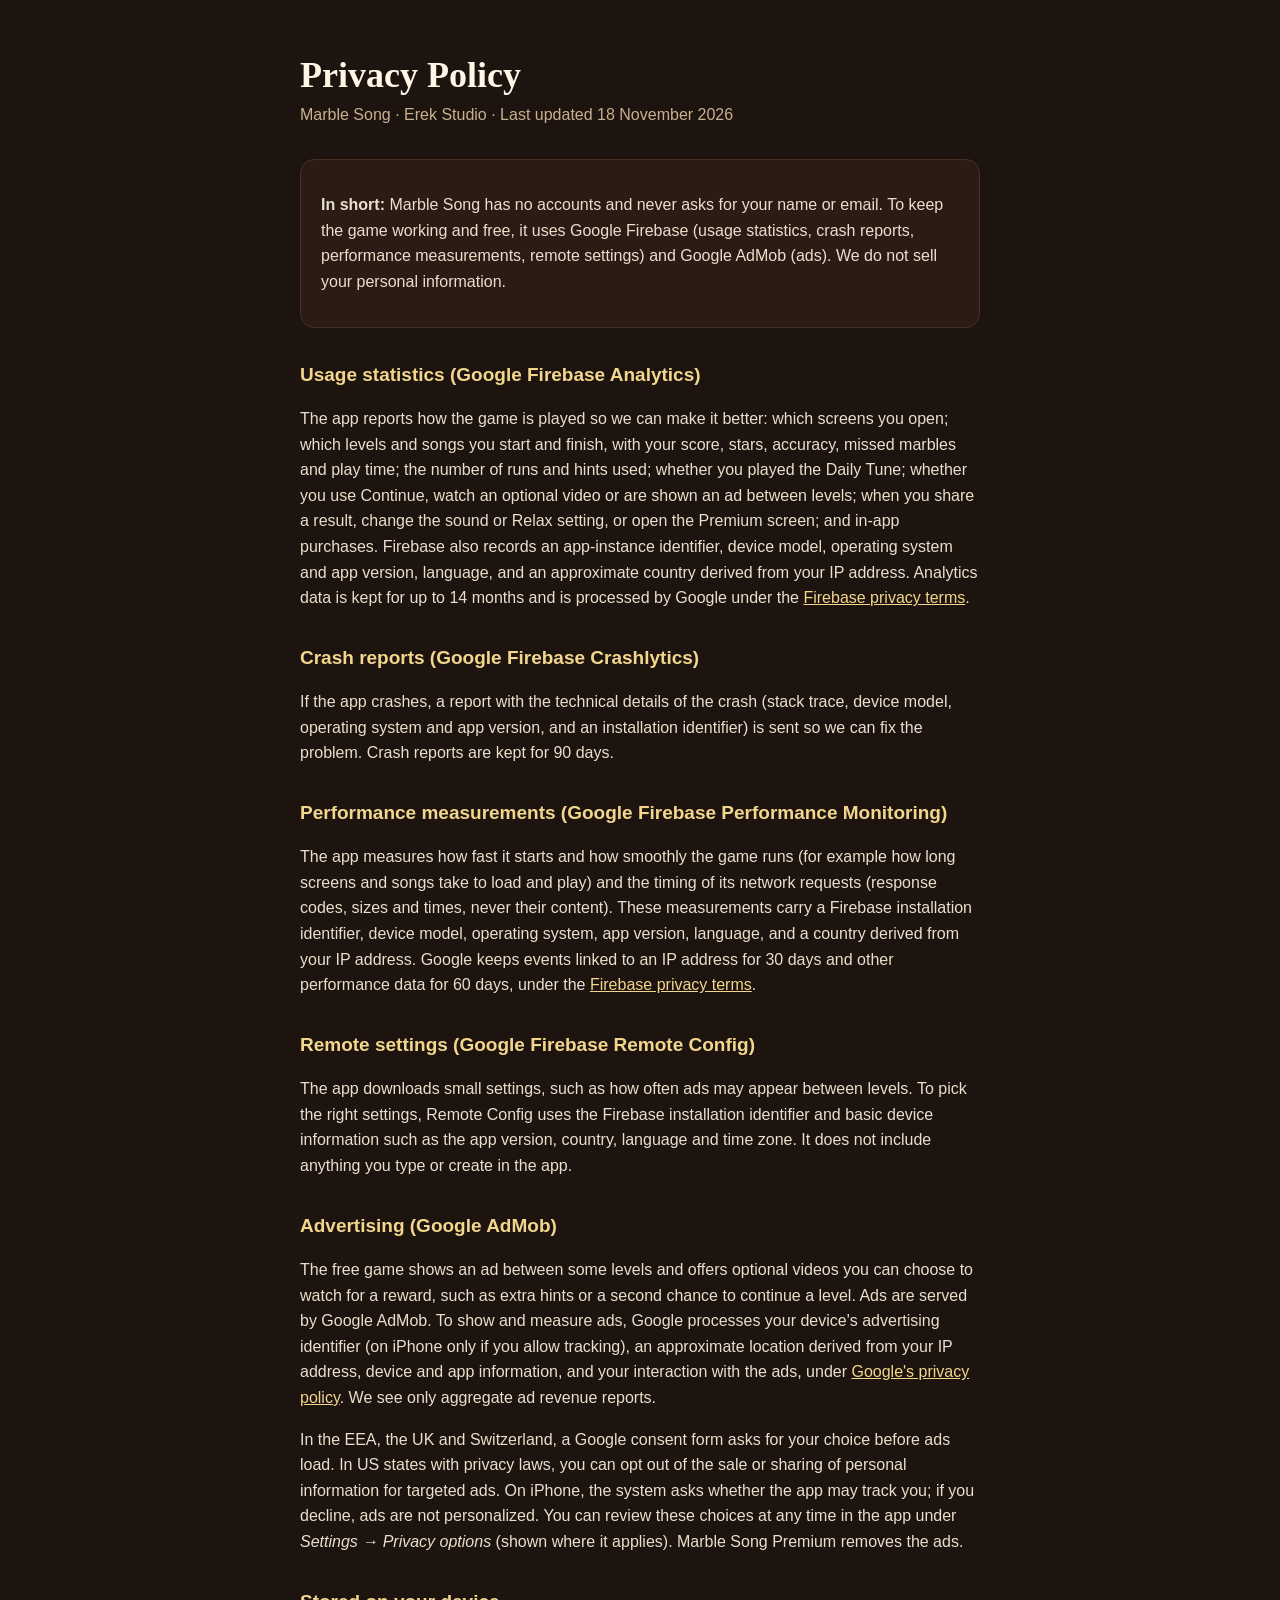
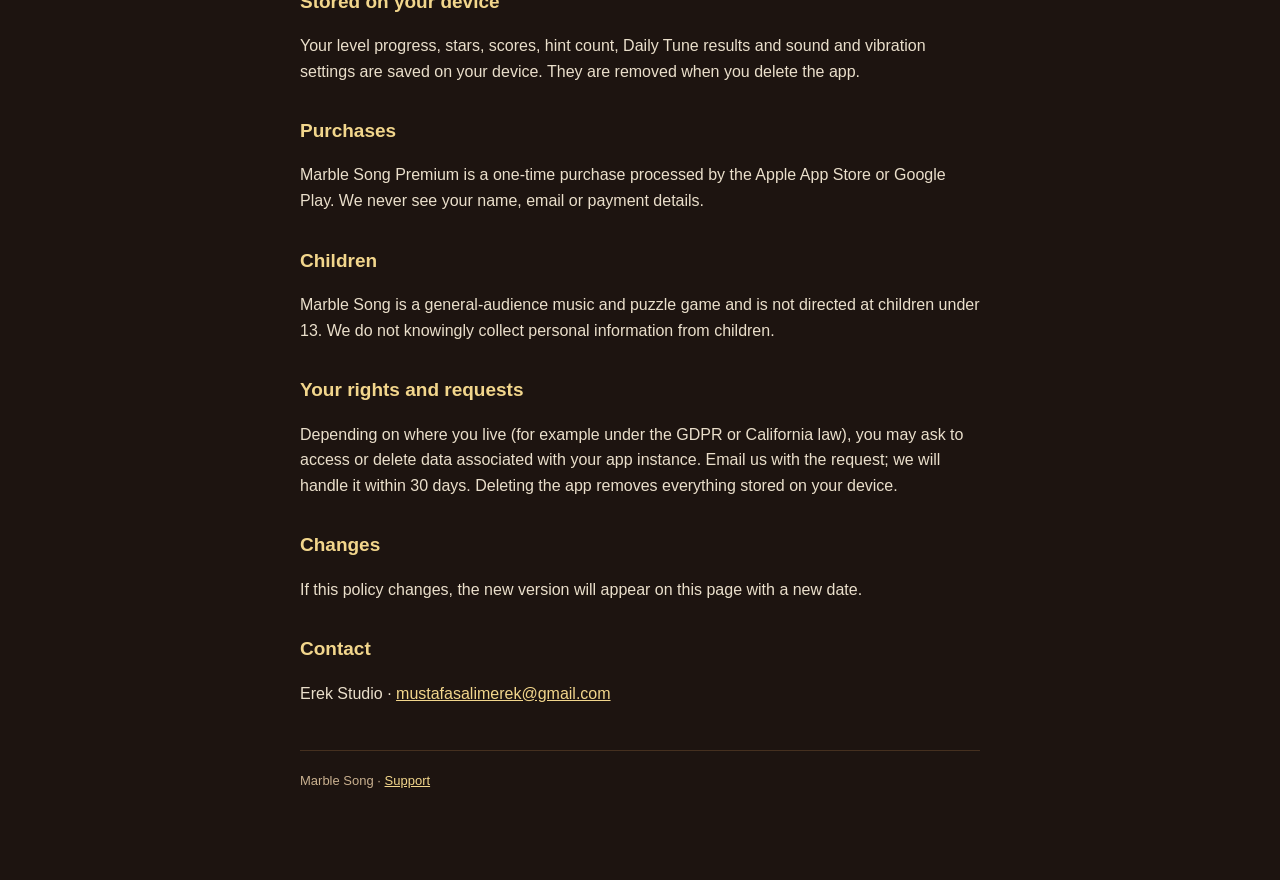
==== commit d73cc19c: "Privacy: list the gameplay data analytics reports in the music game; update the date Co-Authored-By:" ====
--- a/privacy.html
+++ b/privacy.html
@@ -9,12 +9,12 @@
 <body>
 <main>
   <h1>Privacy Policy</h1>
-  <p class="sub">Marble Song · Erek Studio · Last updated 12 November 2026</p>
+  <p class="sub">Marble Song · Erek Studio · Last updated 18 November 2026</p>
 
   <div class="card"><p><strong>In short:</strong> Marble Song has no accounts and never asks for your name or email. To keep the game working and free, it uses Google Firebase (usage statistics, crash reports, performance measurements, remote settings) and Google AdMob (ads). We do not sell your personal information.</p></div>
 
   <h2>Usage statistics (Google Firebase Analytics)</h2>
-  <p>The app reports how the game is played so we can make it better: which screens you open, levels started and solved, the number of runs and hints used, whether you played the Daily Tune, and in-app purchases. Firebase also records an app-instance identifier, device model, operating system and app version, language, and an approximate country derived from your IP address. Analytics data is kept for up to 14 months and is processed by Google under the <a href="https://firebase.google.com/support/privacy">Firebase privacy terms</a>.</p>
+  <p>The app reports how the game is played so we can make it better: which screens you open; which levels and songs you start and finish, with your score, stars, accuracy, missed marbles and play time; the number of runs and hints used; whether you played the Daily Tune; whether you use Continue, watch an optional video or are shown an ad between levels; when you share a result, change the sound or Relax setting, or open the Premium screen; and in-app purchases. Firebase also records an app-instance identifier, device model, operating system and app version, language, and an approximate country derived from your IP address. Analytics data is kept for up to 14 months and is processed by Google under the <a href="https://firebase.google.com/support/privacy">Firebase privacy terms</a>.</p>
 
   <h2>Crash reports (Google Firebase Crashlytics)</h2>
   <p>If the app crashes, a report with the technical details of the crash (stack trace, device model, operating system and app version, and an installation identifier) is sent so we can fix the problem. Crash reports are kept for 90 days.</p>
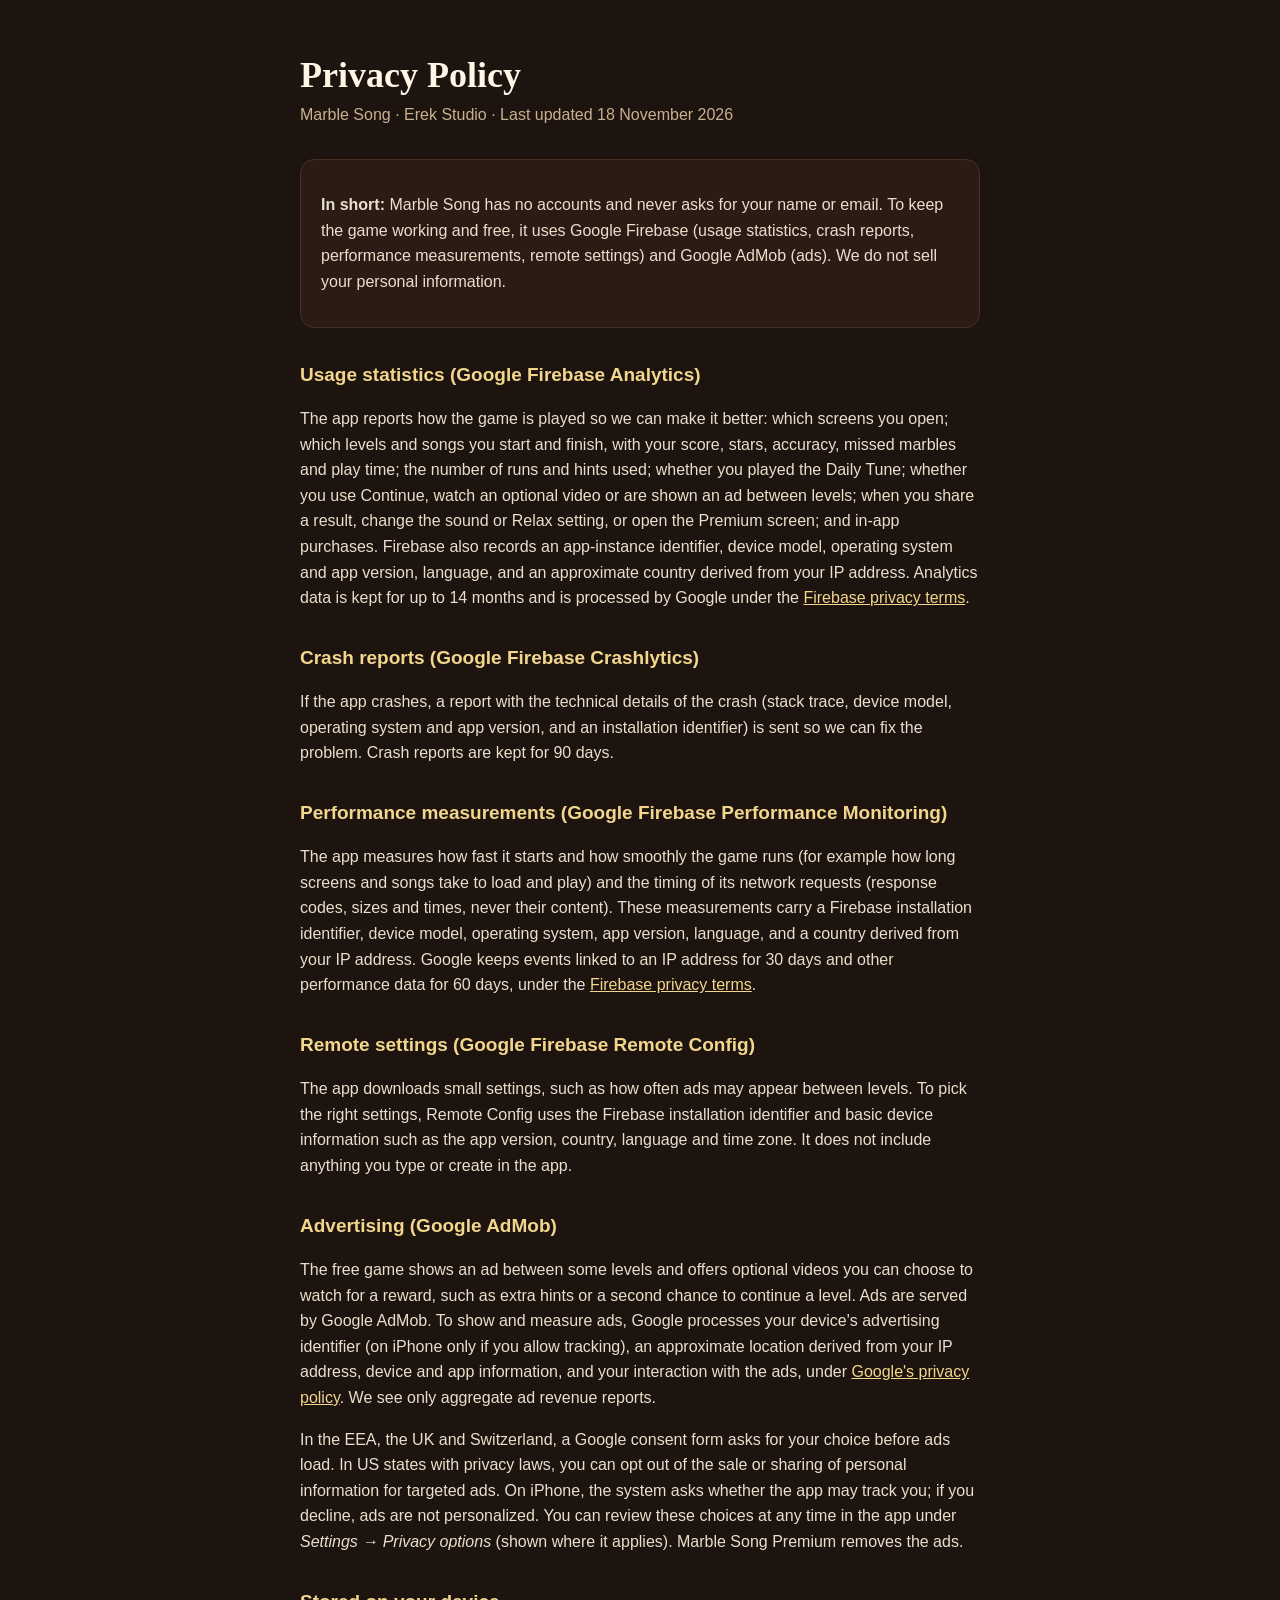
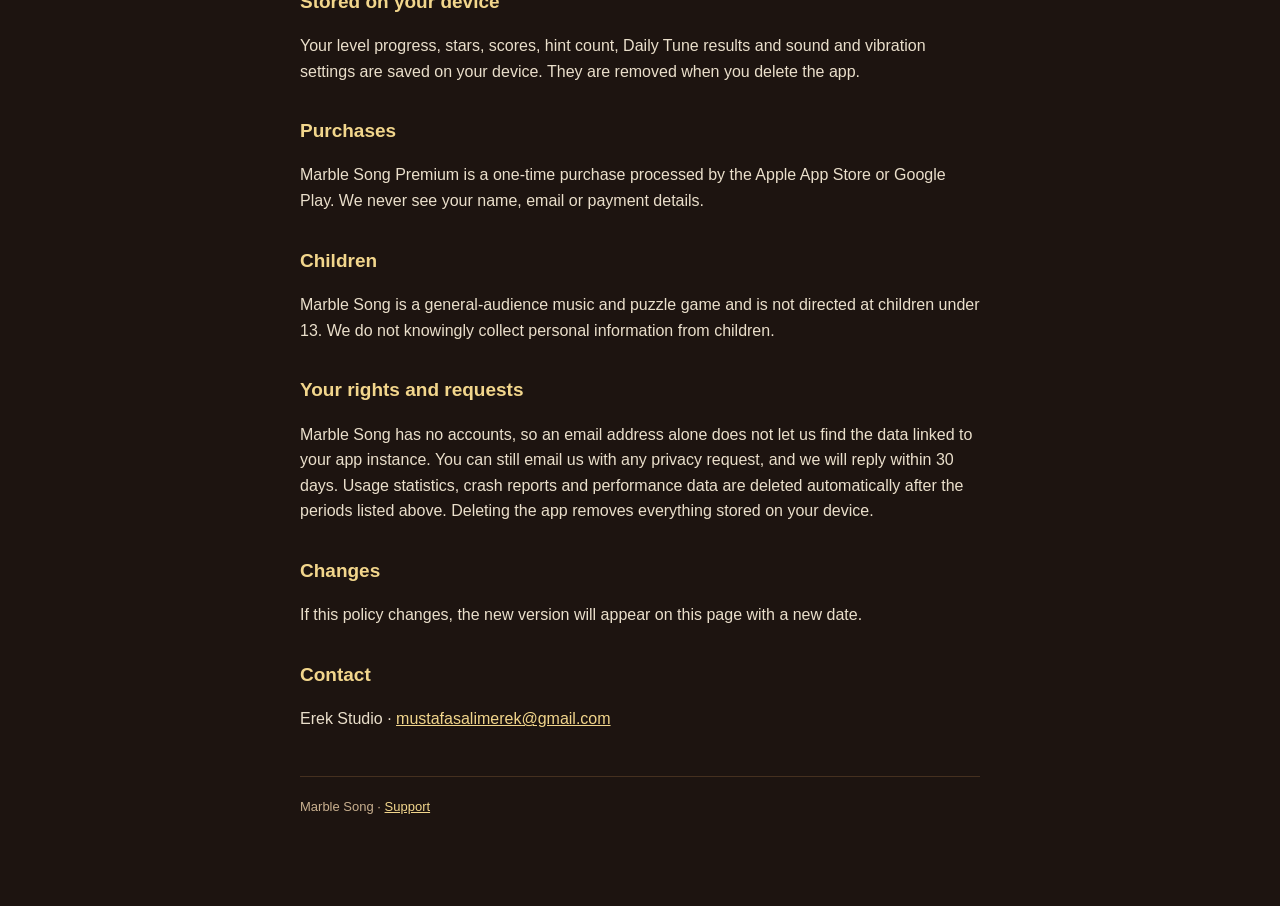
==== commit 7f69f252: "Privacy: say what an emailed data request can and cannot do The game has no accounts and shows no id" ====
--- a/privacy.html
+++ b/privacy.html
@@ -39,7 +39,7 @@
   <p>Marble Song is a general-audience music and puzzle game and is not directed at children under 13. We do not knowingly collect personal information from children.</p>
 
   <h2>Your rights and requests</h2>
-  <p>Depending on where you live (for example under the GDPR or California law), you may ask to access or delete data associated with your app instance. Email us with the request; we will handle it within 30 days. Deleting the app removes everything stored on your device.</p>
+  <p>Marble Song has no accounts, so an email address alone does not let us find the data linked to your app instance. You can still email us with any privacy request, and we will reply within 30 days. Usage statistics, crash reports and performance data are deleted automatically after the periods listed above. Deleting the app removes everything stored on your device.</p>
 
   <h2>Changes</h2>
   <p>If this policy changes, the new version will appear on this page with a new date.</p>
